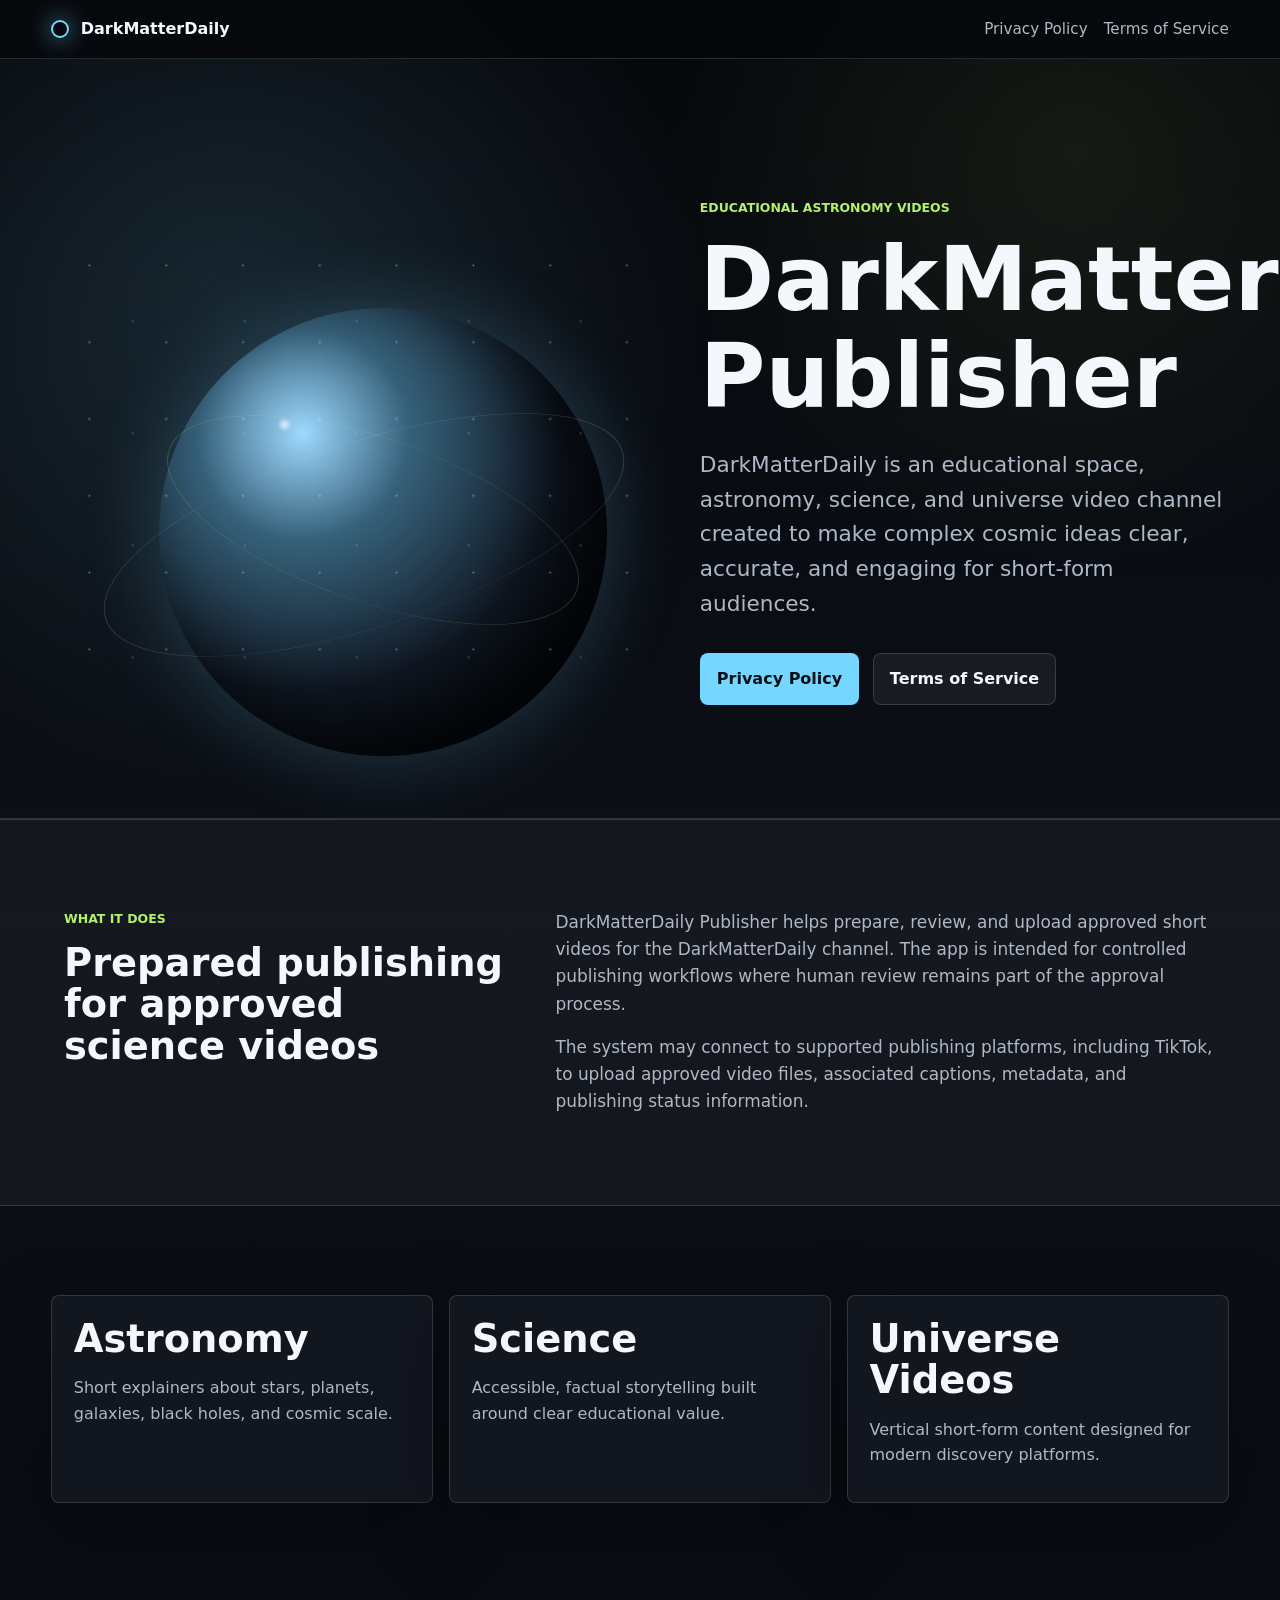
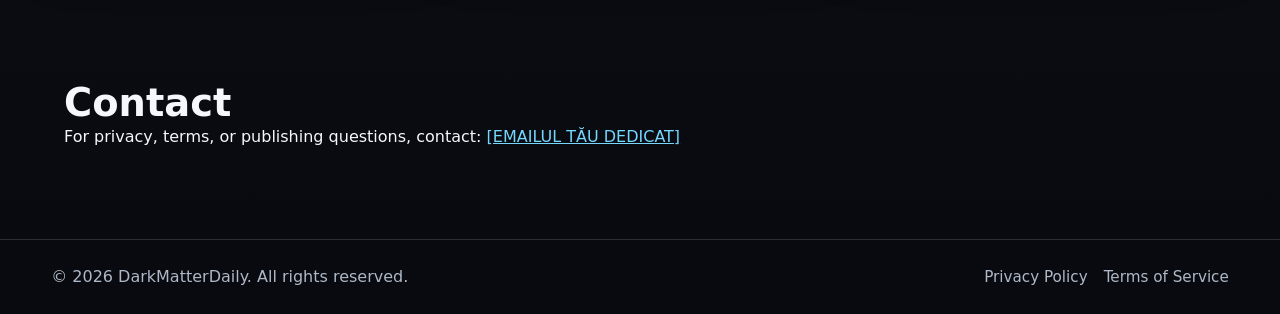
==== index.html @ 02ad9f42 "Create DarkMatterDaily public site" ====
<!doctype html>
<html lang="en">
  <head>
    <meta charset="utf-8">
    <meta name="viewport" content="width=device-width, initial-scale=1">
    <meta
      name="description"
      content="DarkMatterDaily is an educational astronomy, science, and universe video channel supported by DarkMatterDaily Publisher."
    >
    <title>DarkMatterDaily Publisher</title>
    <link rel="stylesheet" href="styles.css">
  </head>
  <body>
    <header class="site-header">
      <a class="brand" href="index.html" aria-label="DarkMatterDaily home">
        <span class="brand-mark" aria-hidden="true"></span>
        <span>DarkMatterDaily</span>
      </a>
      <nav class="site-nav" aria-label="Primary navigation">
        <a href="privacy.html">Privacy Policy</a>
        <a href="terms.html">Terms of Service</a>
      </nav>
    </header>

    <main>
      <section class="hero">
        <div class="hero-media" aria-hidden="true">
          <div class="planet"></div>
          <div class="orbit orbit-one"></div>
          <div class="orbit orbit-two"></div>
          <div class="starfield"></div>
        </div>
        <div class="hero-content">
          <p class="eyebrow">Educational astronomy videos</p>
          <h1>DarkMatterDaily Publisher</h1>
          <p class="lead">
            DarkMatterDaily is an educational space, astronomy, science, and universe
            video channel created to make complex cosmic ideas clear, accurate, and
            engaging for short-form audiences.
          </p>
          <div class="hero-actions">
            <a class="button primary" href="privacy.html">Privacy Policy</a>
            <a class="button secondary" href="terms.html">Terms of Service</a>
          </div>
        </div>
      </section>

      <section class="content-band">
        <div class="section-inner two-column">
          <div>
            <p class="eyebrow">What it does</p>
            <h2>Prepared publishing for approved science videos</h2>
          </div>
          <div class="text-stack">
            <p>
              DarkMatterDaily Publisher helps prepare, review, and upload approved
              short videos for the DarkMatterDaily channel. The app is intended for
              controlled publishing workflows where human review remains part of the
              approval process.
            </p>
            <p>
              The system may connect to supported publishing platforms, including
              TikTok, to upload approved video files, associated captions, metadata,
              and publishing status information.
            </p>
          </div>
        </div>
      </section>

      <section class="feature-grid" aria-label="DarkMatterDaily focus areas">
        <article>
          <h2>Astronomy</h2>
          <p>Short explainers about stars, planets, galaxies, black holes, and cosmic scale.</p>
        </article>
        <article>
          <h2>Science</h2>
          <p>Accessible, factual storytelling built around clear educational value.</p>
        </article>
        <article>
          <h2>Universe Videos</h2>
          <p>Vertical short-form content designed for modern discovery platforms.</p>
        </article>
      </section>

      <section class="contact-band">
        <div class="section-inner">
          <h2>Contact</h2>
          <p>
            For privacy, terms, or publishing questions, contact:
            <a href="mailto:[EMAILUL TĂU DEDICAT]">[EMAILUL TĂU DEDICAT]</a>
          </p>
        </div>
      </section>
    </main>

    <footer class="site-footer">
      <p>&copy; <span id="year">2026</span> DarkMatterDaily. All rights reserved.</p>
      <nav aria-label="Footer navigation">
        <a href="privacy.html">Privacy Policy</a>
        <a href="terms.html">Terms of Service</a>
      </nav>
    </footer>
  </body>
</html>
---- styles.css ----
:root {
  color-scheme: dark;
  --bg: #06070b;
  --bg-soft: #10131a;
  --panel: #151923;
  --panel-strong: #1f2530;
  --text: #f4f7fb;
  --muted: #aeb8c6;
  --line: rgba(255, 255, 255, 0.14);
  --accent: #75d6ff;
  --accent-strong: #b5f06d;
  --warning: #ffd166;
  --shadow: 0 24px 80px rgba(0, 0, 0, 0.34);
  font-family:
    Inter, ui-sans-serif, system-ui, -apple-system, BlinkMacSystemFont, "Segoe UI",
    sans-serif;
}

* {
  box-sizing: border-box;
}

html {
  background: var(--bg);
}

body {
  min-height: 100vh;
  margin: 0;
  color: var(--text);
  background:
    radial-gradient(circle at 18% 16%, rgba(117, 214, 255, 0.14), transparent 30rem),
    radial-gradient(circle at 84% 8%, rgba(181, 240, 109, 0.08), transparent 26rem),
    linear-gradient(180deg, #06070b 0%, #0c1017 48%, #080a0f 100%);
  line-height: 1.6;
}

a {
  color: inherit;
}

.site-header {
  position: sticky;
  top: 0;
  z-index: 10;
  display: flex;
  align-items: center;
  justify-content: space-between;
  gap: 1rem;
  padding: 1rem clamp(1rem, 4vw, 4rem);
  border-bottom: 1px solid var(--line);
  background: rgba(6, 7, 11, 0.86);
  backdrop-filter: blur(18px);
}

.brand {
  display: inline-flex;
  align-items: center;
  gap: 0.75rem;
  min-width: 0;
  color: var(--text);
  font-weight: 800;
  text-decoration: none;
  white-space: nowrap;
}

.brand-mark {
  width: 1.1rem;
  height: 1.1rem;
  flex: 0 0 auto;
  border: 2px solid var(--accent);
  border-radius: 999px;
  box-shadow: 0 0 24px rgba(117, 214, 255, 0.75);
}

.site-nav,
.site-footer nav {
  display: flex;
  flex-wrap: wrap;
  align-items: center;
  justify-content: flex-end;
  gap: 0.5rem 1rem;
}

.site-nav a,
.site-footer a {
  color: var(--muted);
  font-size: 0.95rem;
  text-decoration: none;
}

.site-nav a:hover,
.site-nav a:focus-visible,
.site-footer a:hover,
.site-footer a:focus-visible,
a:hover,
a:focus-visible {
  color: var(--accent);
}

.hero {
  position: relative;
  display: grid;
  grid-template-columns: minmax(0, 1.05fr) minmax(18rem, 0.95fr);
  gap: clamp(2rem, 5vw, 5rem);
  align-items: center;
  min-height: min(760px, calc(100vh - 74px));
  padding: clamp(4rem, 8vw, 7rem) clamp(1rem, 4vw, 4rem) clamp(3rem, 6vw, 5rem);
  overflow: hidden;
}

.hero::after {
  content: "";
  position: absolute;
  inset: auto 0 0;
  height: 1px;
  background: var(--line);
}

.hero-content {
  position: relative;
  z-index: 2;
  max-width: 46rem;
}

.eyebrow {
  margin: 0 0 0.8rem;
  color: var(--accent-strong);
  font-size: 0.78rem;
  font-weight: 800;
  letter-spacing: 0;
  text-transform: uppercase;
}

h1,
h2 {
  margin: 0;
  line-height: 1.08;
  letter-spacing: 0;
}

h1 {
  max-width: 12ch;
  font-size: clamp(3rem, 7vw, 6.2rem);
}

h2 {
  font-size: clamp(1.5rem, 3vw, 2.5rem);
}

p {
  margin: 0;
}

.lead {
  max-width: 44rem;
  margin-top: 1.5rem;
  color: var(--muted);
  font-size: clamp(1.05rem, 2vw, 1.35rem);
}

.hero-actions {
  display: flex;
  flex-wrap: wrap;
  gap: 0.85rem;
  margin-top: 2rem;
}

.button {
  display: inline-flex;
  align-items: center;
  justify-content: center;
  min-height: 2.9rem;
  padding: 0.75rem 1rem;
  border: 1px solid var(--line);
  border-radius: 8px;
  font-weight: 800;
  text-decoration: none;
}

.button.primary {
  color: #061018;
  background: var(--accent);
  border-color: transparent;
}

.button.secondary {
  color: var(--text);
  background: rgba(255, 255, 255, 0.06);
}

.hero-media {
  position: relative;
  min-height: 28rem;
}

.planet {
  position: absolute;
  right: 5%;
  top: 18%;
  width: min(70vw, 28rem);
  aspect-ratio: 1;
  border-radius: 50%;
  background:
    radial-gradient(circle at 28% 26%, rgba(255, 255, 255, 0.72), transparent 0.45rem),
    radial-gradient(circle at 32% 28%, #9ed9ff 0%, #36617a 24%, #111925 58%, #02030a 100%);
  box-shadow:
    inset -42px -34px 80px rgba(0, 0, 0, 0.78),
    0 0 80px rgba(117, 214, 255, 0.22);
}

.orbit {
  position: absolute;
  right: 0;
  top: 8%;
  width: min(78vw, 34rem);
  aspect-ratio: 1;
  border: 1px solid rgba(255, 255, 255, 0.16);
  border-radius: 50%;
  transform: rotate(-18deg) scaleY(0.34);
}

.orbit-two {
  right: 8%;
  top: 17%;
  width: min(60vw, 27rem);
  border-color: rgba(181, 240, 109, 0.2);
  transform: rotate(19deg) scaleY(0.38);
}

.starfield {
  position: absolute;
  inset: 0;
  background-image:
    radial-gradient(circle, rgba(255, 255, 255, 0.86) 0 1px, transparent 1px),
    radial-gradient(circle, rgba(117, 214, 255, 0.9) 0 1px, transparent 1px);
  background-position:
    0 0,
    1.6rem 2.4rem;
  background-size:
    4.8rem 4.8rem,
    7rem 7rem;
  opacity: 0.28;
}

.content-band,
.contact-band {
  padding: clamp(3rem, 7vw, 6rem) clamp(1rem, 4vw, 4rem);
}

.content-band {
  background: rgba(255, 255, 255, 0.035);
  border-block: 1px solid var(--line);
}

.section-inner {
  max-width: 72rem;
  margin: 0 auto;
}

.two-column {
  display: grid;
  grid-template-columns: minmax(0, 0.8fr) minmax(0, 1.2fr);
  gap: clamp(1.5rem, 4vw, 4rem);
  align-items: start;
}

.text-stack {
  display: grid;
  gap: 1rem;
  color: var(--muted);
  font-size: 1.06rem;
}

.feature-grid {
  display: grid;
  grid-template-columns: repeat(3, minmax(0, 1fr));
  gap: 1rem;
  padding: clamp(3rem, 7vw, 6rem) clamp(1rem, 4vw, 4rem);
}

.feature-grid article {
  min-height: 13rem;
  padding: 1.35rem;
  border: 1px solid var(--line);
  border-radius: 8px;
  background: rgba(21, 25, 35, 0.82);
  box-shadow: var(--shadow);
}

.feature-grid p {
  margin-top: 1rem;
  color: var(--muted);
}

.contact-band a,
.legal-content a {
  color: var(--accent);
  overflow-wrap: anywhere;
}

.site-footer {
  display: flex;
  justify-content: space-between;
  gap: 1rem;
  padding: 1.5rem clamp(1rem, 4vw, 4rem);
  border-top: 1px solid var(--line);
  color: var(--muted);
}

.legal-page {
  padding: clamp(2.5rem, 6vw, 5rem) clamp(1rem, 4vw, 4rem);
}

.legal-hero,
.legal-content {
  max-width: 56rem;
  margin: 0 auto;
}

.legal-hero {
  padding-bottom: clamp(2rem, 5vw, 4rem);
}

.legal-hero h1 {
  max-width: 16ch;
  font-size: clamp(2.4rem, 5vw, 4.8rem);
}

.legal-content {
  padding: clamp(1.5rem, 4vw, 3rem);
  border: 1px solid var(--line);
  border-radius: 8px;
  background: rgba(21, 25, 35, 0.88);
}

.legal-content h2 {
  margin-top: 2rem;
  font-size: 1.35rem;
}

.legal-content h2:first-child {
  margin-top: 0;
}

.legal-content p,
.legal-content li {
  color: var(--muted);
}

.legal-content p {
  margin-top: 0.75rem;
}

.legal-content ul {
  margin: 0.85rem 0 0;
  padding-left: 1.25rem;
}

.legal-content li + li {
  margin-top: 0.45rem;
}

@media (max-width: 860px) {
  .site-header,
  .site-footer {
    align-items: flex-start;
    flex-direction: column;
  }

  .site-nav,
  .site-footer nav {
    justify-content: flex-start;
  }

  .hero {
    grid-template-columns: 1fr;
    min-height: auto;
    padding-top: 3.5rem;
  }

  .hero-media {
    order: -1;
    min-height: 18rem;
  }

  .planet {
    right: 50%;
    width: min(76vw, 18rem);
    transform: translateX(50%);
  }

  .orbit,
  .orbit-two {
    right: 50%;
    transform: translateX(50%) rotate(-18deg) scaleY(0.34);
  }

  .orbit-two {
    transform: translateX(50%) rotate(19deg) scaleY(0.38);
  }

  .two-column,
  .feature-grid {
    grid-template-columns: 1fr;
  }
}

@media (max-width: 520px) {
  .brand {
    white-space: normal;
  }

  h1 {
    font-size: 2.65rem;
  }

  .button {
    width: 100%;
  }

  .feature-grid article {
    min-height: auto;
  }

  .legal-content {
    padding: 1.25rem;
  }
}
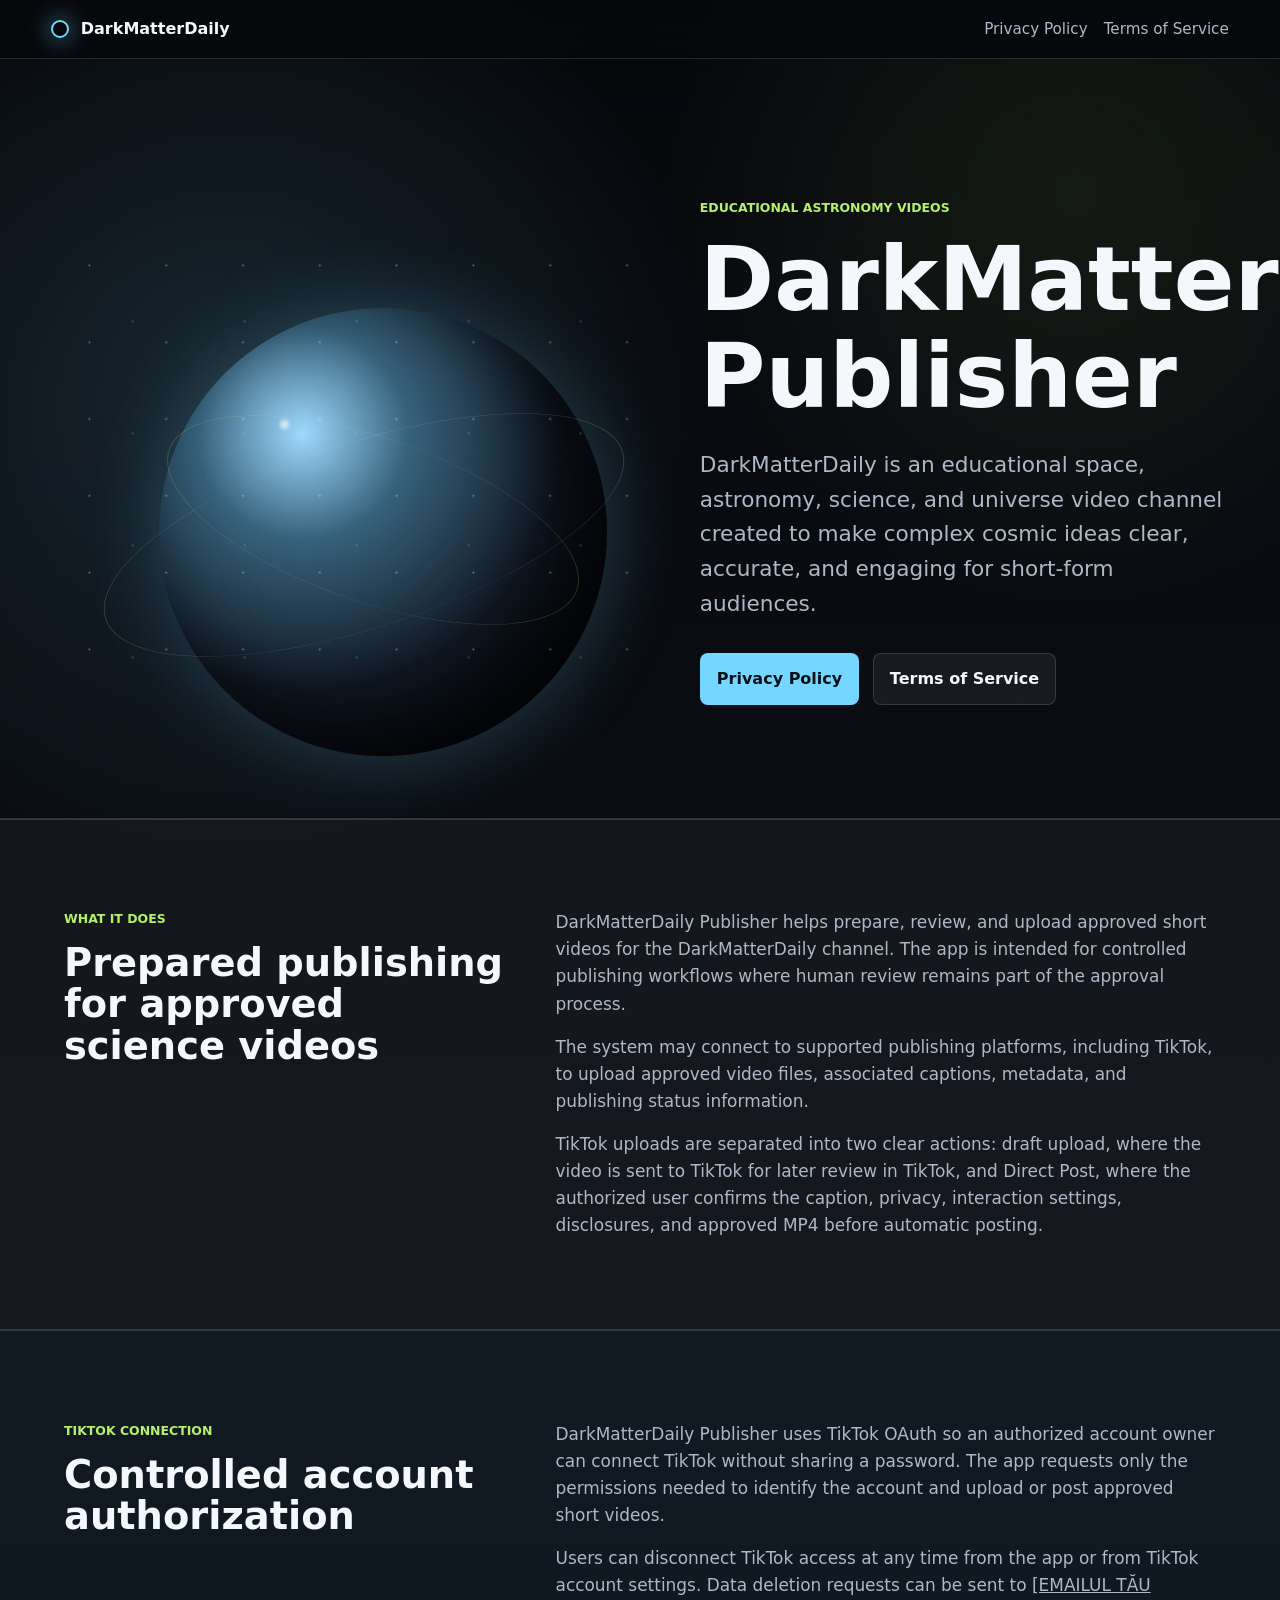
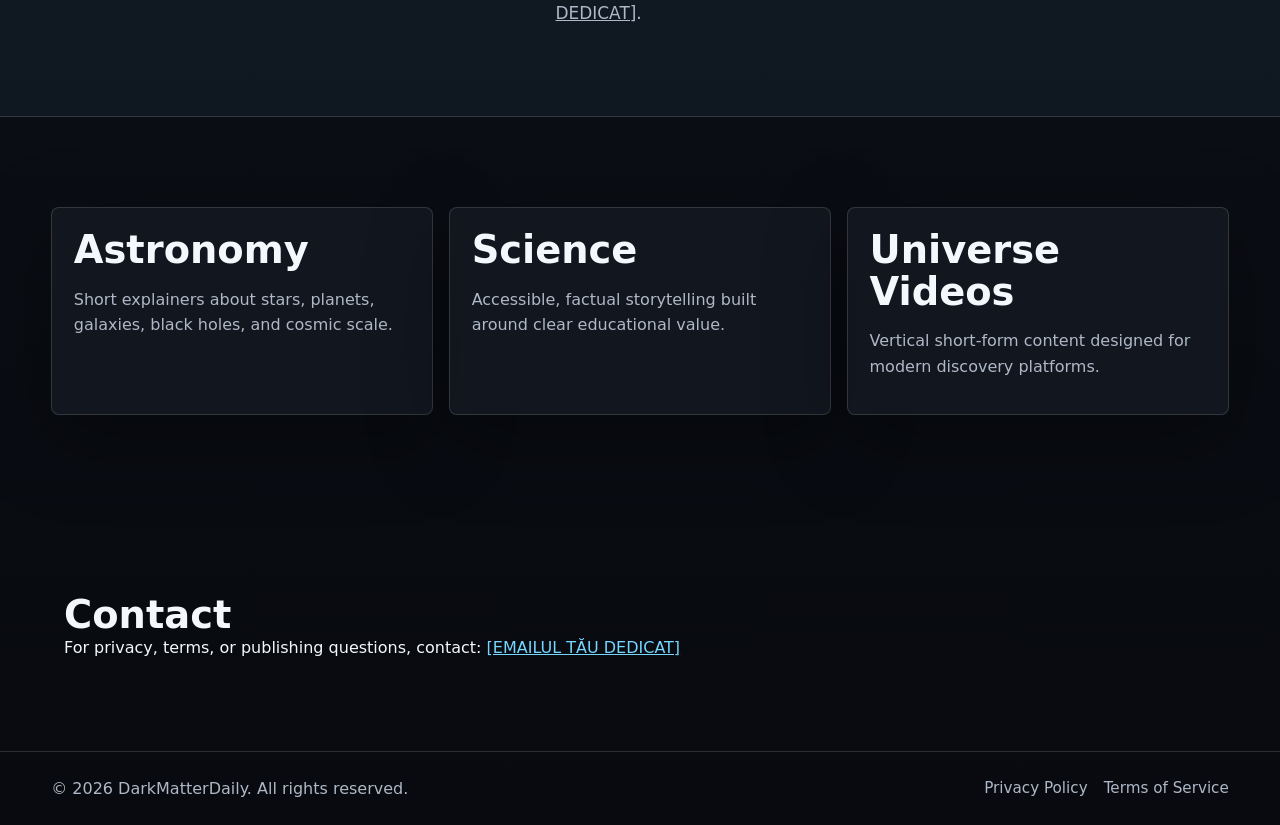
==== commit 27f38430: "Prepare TikTok app review website" ====
--- a/index.html
+++ b/index.html
@@ -63,6 +63,35 @@
               TikTok, to upload approved video files, associated captions, metadata,
               and publishing status information.
             </p>
+            <p>
+              TikTok uploads are separated into two clear actions: draft upload,
+              where the video is sent to TikTok for later review in TikTok, and
+              Direct Post, where the authorized user confirms the caption, privacy,
+              interaction settings, disclosures, and approved MP4 before automatic
+              posting.
+            </p>
+          </div>
+        </div>
+      </section>
+
+      <section class="content-band light">
+        <div class="section-inner two-column">
+          <div>
+            <p class="eyebrow">TikTok connection</p>
+            <h2>Controlled account authorization</h2>
+          </div>
+          <div class="text-stack">
+            <p>
+              DarkMatterDaily Publisher uses TikTok OAuth so an authorized account
+              owner can connect TikTok without sharing a password. The app requests
+              only the permissions needed to identify the account and upload or post
+              approved short videos.
+            </p>
+            <p>
+              Users can disconnect TikTok access at any time from the app or from
+              TikTok account settings. Data deletion requests can be sent to
+              <a href="mailto:[EMAILUL TĂU DEDICAT]">[EMAILUL TĂU DEDICAT]</a>.
+            </p>
           </div>
         </div>
       </section>
--- a/styles.css
+++ b/styles.css
@@ -253,6 +253,10 @@
   border-block: 1px solid var(--line);
 }
 
+.content-band.light {
+  background: rgba(117, 214, 255, 0.055);
+}
+
 .section-inner {
   max-width: 72rem;
   margin: 0 auto;
@@ -361,6 +365,42 @@
   margin-top: 0.45rem;
 }
 
+.parameter-list {
+  display: grid;
+  gap: 0.85rem;
+  margin: 1.25rem 0 0;
+}
+
+.parameter-list div {
+  display: grid;
+  grid-template-columns: minmax(8rem, 0.28fr) minmax(0, 1fr);
+  gap: 1rem;
+  padding: 0.9rem 1rem;
+  border: 1px solid var(--line);
+  border-radius: 8px;
+  background: rgba(255, 255, 255, 0.045);
+}
+
+.parameter-list dt {
+  color: var(--accent-strong);
+  font-weight: 800;
+}
+
+.parameter-list dd {
+  margin: 0;
+  color: var(--muted);
+  overflow-wrap: anywhere;
+}
+
+.legal-actions {
+  margin-top: 2rem;
+}
+
+.noticeText {
+  color: var(--accent-strong);
+  font-weight: 800;
+}
+
 @media (max-width: 860px) {
   .site-header,
   .site-footer {
@@ -426,4 +466,9 @@
   .legal-content {
     padding: 1.25rem;
   }
-}
+
+  .parameter-list div {
+    grid-template-columns: 1fr;
+    gap: 0.35rem;
+  }
+}
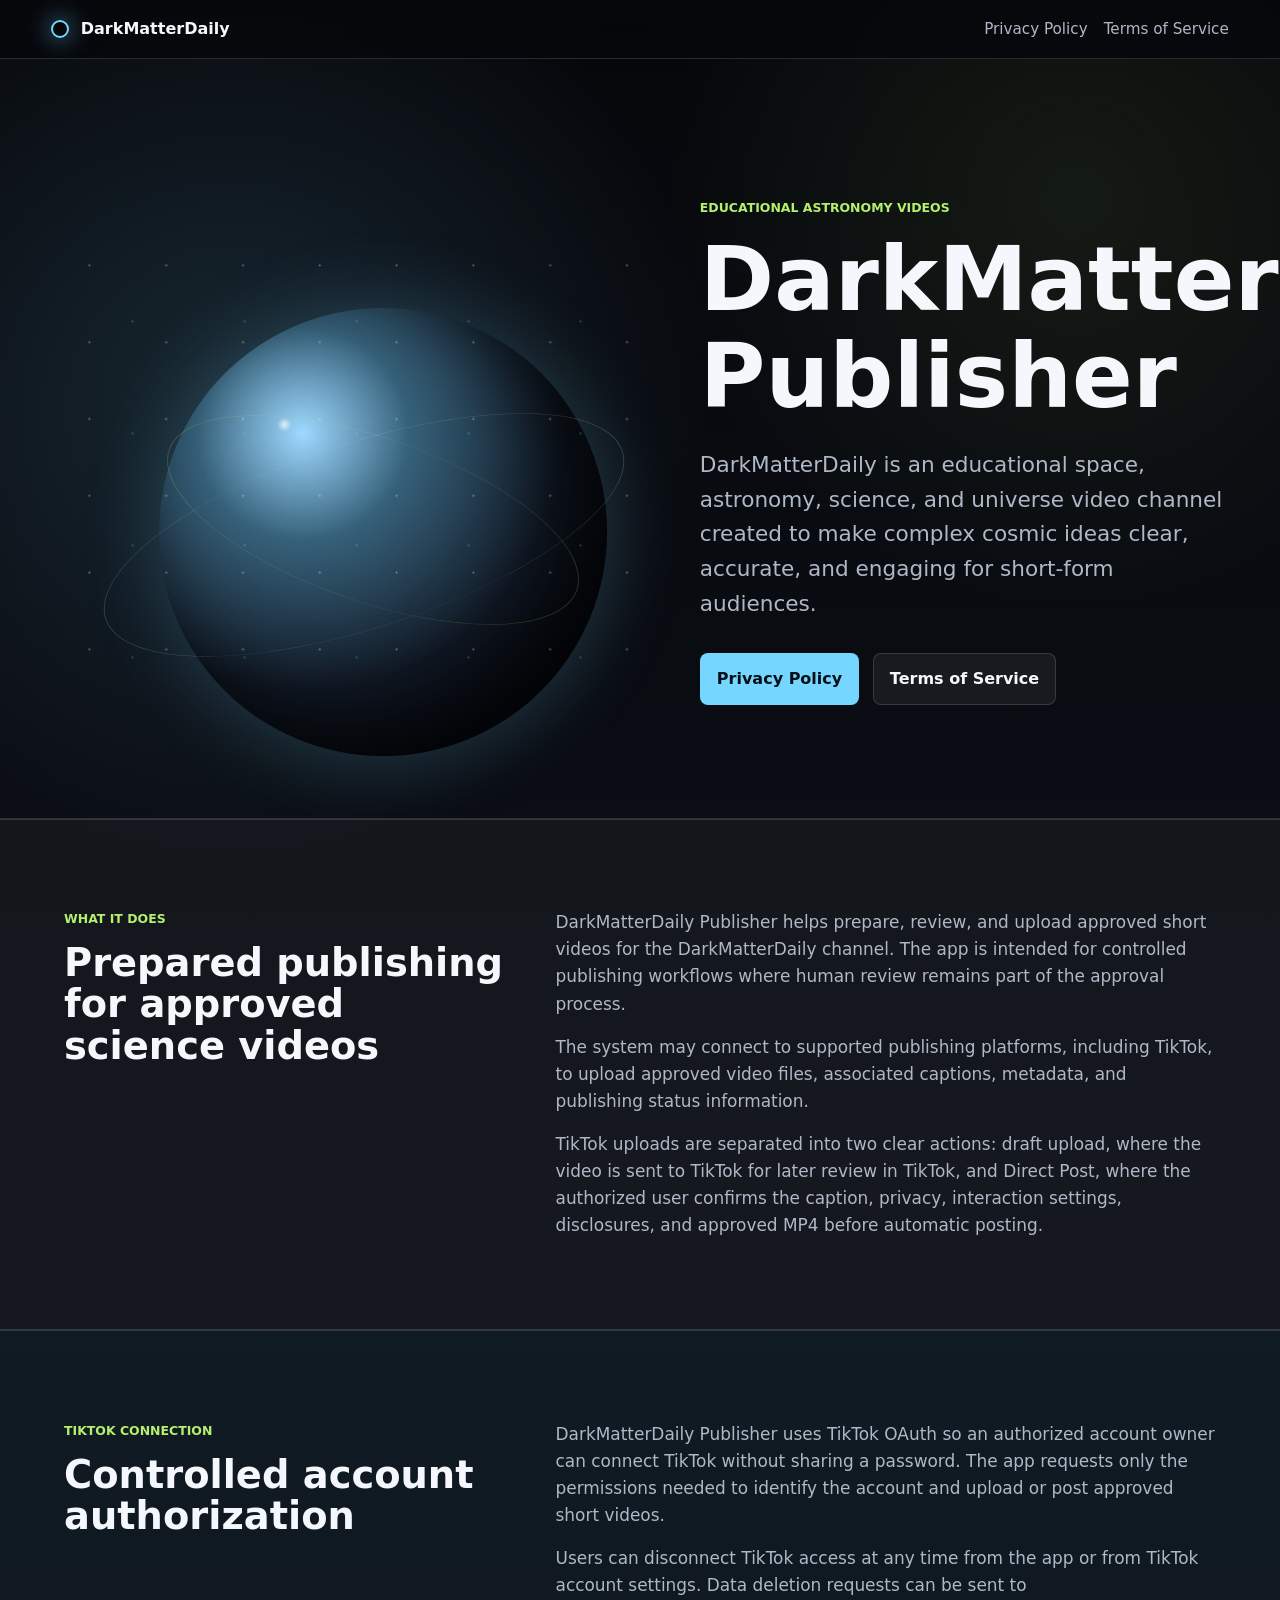
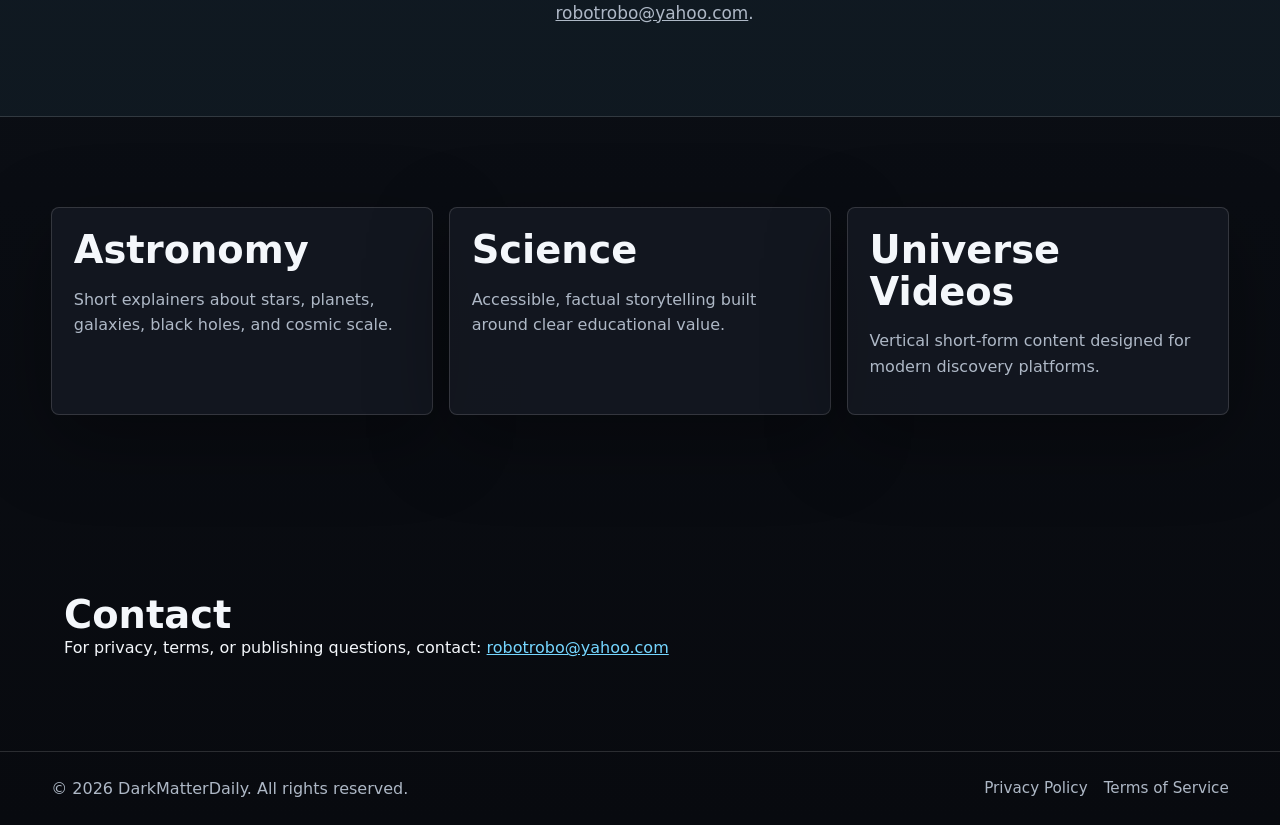
==== commit 23de52ed: "Set public support email" ====
--- a/index.html
+++ b/index.html
@@ -90,7 +90,7 @@
             <p>
               Users can disconnect TikTok access at any time from the app or from
               TikTok account settings. Data deletion requests can be sent to
-              <a href="mailto:[EMAILUL TĂU DEDICAT]">[EMAILUL TĂU DEDICAT]</a>.
+              <a href="mailto:robotrobo@yahoo.com">robotrobo@yahoo.com</a>.
             </p>
           </div>
         </div>
@@ -116,7 +116,7 @@
           <h2>Contact</h2>
           <p>
             For privacy, terms, or publishing questions, contact:
-            <a href="mailto:[EMAILUL TĂU DEDICAT]">[EMAILUL TĂU DEDICAT]</a>
+            <a href="mailto:robotrobo@yahoo.com">robotrobo@yahoo.com</a>
           </p>
         </div>
       </section>
